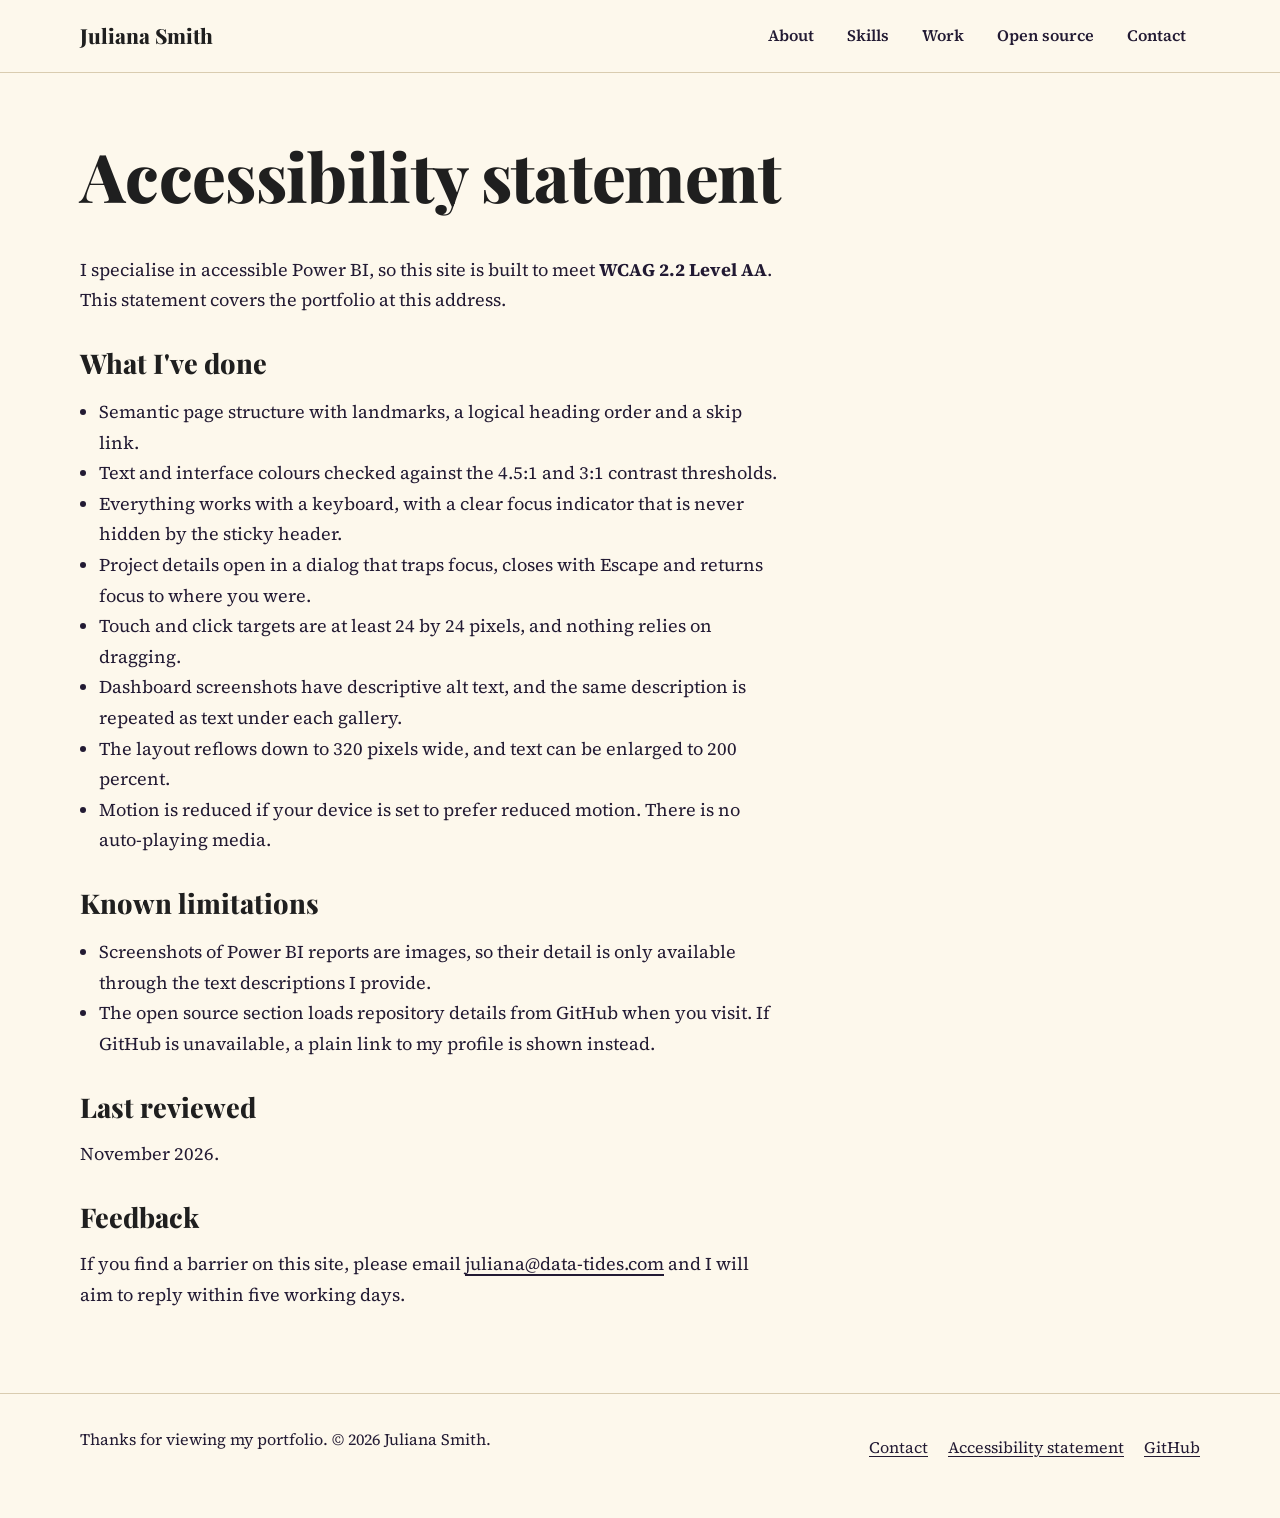
==== accessibility.html @ 13f1d184 "Initial portfolio site" ====
<!doctype html>
<html lang="en-GB">
<head>
<meta charset="utf-8">
<meta name="viewport" content="width=device-width, initial-scale=1">
<title>Accessibility statement | Juliana Smith</title>
<meta name="description" content="Accessibility statement for the portfolio of Juliana Smith: conformance target WCAG 2.2 Level AA.">
<meta name="theme-color" content="#fdf8ec">
<meta property="og:title" content="Accessibility statement | Juliana Smith">
<meta property="og:description" content="Accessibility statement for the portfolio of Juliana Smith: conformance target WCAG 2.2 Level AA.">
<meta property="og:type" content="website">
<link rel="preload" href="assets/fonts/playfair-display-latin-wght-normal.woff2" as="font" type="font/woff2" crossorigin>
<link rel="preload" href="assets/fonts/source-serif-4-latin-wght-normal.woff2" as="font" type="font/woff2" crossorigin>
<link rel="icon" href="assets/img/icons/database.png" type="image/png">
<link rel="stylesheet" href="assets/css/styles.css">
</head>
<body>
<a class="skip-link" href="#main">Skip to main content</a>
<header class="site-header">
  <div class="wrap">
    <a class="brand" href="index.html">Juliana Smith</a>
    <button class="nav-toggle" type="button" aria-expanded="false" aria-controls="site-nav">Menu</button>
    <nav aria-label="Main">
      <ul class="nav-list" id="site-nav">
        <li><a href="index.html#about">About</a></li>
        <li><a href="index.html#skills">Skills</a></li>
        <li><a href="index.html#work">Work</a></li>
        <li><a href="index.html#open-source">Open source</a></li>
        <li><a href="index.html#contact">Contact</a></li>
      </ul>
    </nav>
  </div>
</header>
<main id="main">
  <div class="wrap prose">
    <h1>Accessibility statement</h1>
    <p>I specialise in accessible Power BI, so this site is built to meet <strong>WCAG 2.2 Level AA</strong>. This statement covers the portfolio at this address.</p>

    <h2>What I've done</h2>
    <ul>
      <li>Semantic page structure with landmarks, a logical heading order and a skip link.</li>
      <li>Text and interface colours checked against the 4.5:1 and 3:1 contrast thresholds.</li>
      <li>Everything works with a keyboard, with a clear focus indicator that is never hidden by the sticky header.</li>
      <li>Project details open in a dialog that traps focus, closes with Escape and returns focus to where you were.</li>
      <li>Touch and click targets are at least 24 by 24 pixels, and nothing relies on dragging.</li>
      <li>Dashboard screenshots have descriptive alt text, and the same description is repeated as text under each gallery.</li>
      <li>The layout reflows down to 320 pixels wide, and text can be enlarged to 200 percent.</li>
      <li>Motion is reduced if your device is set to prefer reduced motion. There is no auto-playing media.</li>
    </ul>

    <h2>Known limitations</h2>
    <ul>
      <li>Screenshots of Power BI reports are images, so their detail is only available through the text descriptions I provide.</li>
      <li>The open source section loads repository details from GitHub when you visit. If GitHub is unavailable, a plain link to my profile is shown instead.</li>
    </ul>

    <h2>Last reviewed</h2>
    <p>November 2026.</p>

    <h2>Feedback</h2>
    <p>If you find a barrier on this site, please email <a href="mailto:juliana@data-tides.com">juliana@data-tides.com</a> and I will aim to reply within five working days.</p>
  </div>
</main>
<footer class="site-footer">
  <div class="wrap">
    <p>Thanks for viewing my portfolio. &copy; 2026 Juliana Smith.</p>
    <nav aria-label="Footer">
      <ul>
        <li><a href="index.html#contact">Contact</a></li>
        <li><a href="accessibility.html">Accessibility statement</a></li>
        <li><a href="https://github.com/Juls-BI">GitHub<span class="visually-hidden"> (Juliana Smith)</span></a></li>
      </ul>
    </nav>
  </div>
</footer>
<script src="assets/js/nav.js"></script>
</body>
</html>
---- assets/css/styles.css ----
/* Juliana Smith portfolio. Brand: warm cream, dark purple text, yellow accents. WCAG 2.2 AA. */
@font-face {
  font-family: "Playfair Display";
  src: url("../fonts/playfair-display-latin-wght-normal.woff2") format("woff2");
  font-weight: 400 900;
  font-style: normal;
  font-display: swap;
}
@font-face {
  font-family: "Source Serif 4";
  src: url("../fonts/source-serif-4-latin-wght-normal.woff2") format("woff2");
  font-weight: 200 900;
  font-style: normal;
  font-display: swap;
}
@font-face {
  font-family: "Source Serif 4";
  src: url("../fonts/source-serif-4-latin-wght-italic.woff2") format("woff2");
  font-weight: 200 900;
  font-style: italic;
  font-display: swap;
}

:root {
  --cream: #fdf8ec;
  --cream-deep: #f6eedb;
  --white: #ffffff;
  --ink: #1f1f1f;
  --purple: #221a33;
  --purple-soft: #4a4062;
  --yellow: #eeba2b;
  --yellow-soft: #f8e3a1;
  --peach: #f9dcc4;
  --line: #d9ccb0;
  --radius: 18px;
  --shadow: 0 1px 2px rgba(34, 26, 51, 0.08), 0 8px 24px rgba(34, 26, 51, 0.08);
  --nav-h: 4.5rem;
  --font-head: "Playfair Display", Georgia, "Times New Roman", serif;
  --font-body: "Source Serif 4", Georgia, "Times New Roman", serif;
}

*, *::before, *::after { box-sizing: border-box; }
html { scroll-padding-top: calc(var(--nav-h) + 1rem); scroll-behavior: smooth; }
body {
  margin: 0;
  background: var(--cream);
  color: var(--purple);
  font-family: var(--font-body);
  font-size: 1.125rem;
  line-height: 1.7;
  -webkit-font-smoothing: antialiased;
}
img { max-width: 100%; height: auto; display: block; }
h1, h2, h3 { font-family: var(--font-head); color: var(--ink); line-height: 1.15; margin: 0 0 0.6em; font-weight: 800; }
h1 { font-size: clamp(2.4rem, 6vw, 4.2rem); letter-spacing: -0.01em; }
h2 { font-size: clamp(1.9rem, 4vw, 2.8rem); }
h3 { font-size: 1.35rem; }
p { margin: 0 0 1em; max-width: 70ch; }
a { color: var(--purple); text-decoration: underline; text-underline-offset: 0.2em; text-decoration-thickness: 0.09em; }
a:hover { text-decoration-thickness: 0.18em; }

/* Focus: dark purple outline with yellow inner ring, visible on cream, white and yellow */
:focus-visible {
  outline: 3px solid var(--purple);
  outline-offset: 3px;
  box-shadow: 0 0 0 3px var(--yellow);
  border-radius: 6px;
}
:focus:not(:focus-visible) { outline: none; }

.skip-link {
  position: absolute; left: 1rem; top: -4rem; z-index: 100;
  background: var(--purple); color: var(--cream); padding: 0.75rem 1.25rem; border-radius: 8px;
  font-weight: 600;
}
.skip-link:focus { top: 1rem; }

.visually-hidden {
  position: absolute !important; width: 1px; height: 1px; margin: -1px; padding: 0; overflow: hidden;
  clip: rect(0 0 0 0); white-space: nowrap; border: 0;
}

.wrap { width: min(1120px, 100% - 2.5rem); margin-inline: auto; }

/* Header */
.site-header {
  position: sticky; top: 0; z-index: 50; background: var(--cream);
  border-bottom: 1px solid var(--line); min-height: var(--nav-h);
}
.site-header .wrap { display: flex; align-items: center; justify-content: space-between; min-height: var(--nav-h); gap: 1rem; }
.brand { font-family: var(--font-head); font-weight: 800; font-size: 1.3rem; color: var(--ink); text-decoration: none; padding: 0.5rem 0; }
.nav-toggle {
  display: none; min-width: 44px; min-height: 44px; padding: 0.5rem 1rem; font: inherit; font-weight: 600;
  background: var(--white); color: var(--purple); border: 2px solid var(--purple); border-radius: 999px; cursor: pointer;
}
.nav-list { display: flex; gap: 0.25rem; list-style: none; margin: 0; padding: 0; align-items: center; }
.nav-list a {
  display: inline-block; padding: 0.6rem 0.9rem; min-height: 44px; border-radius: 999px; text-decoration: none; font-weight: 600; font-size: 1rem;
}
.nav-list a:hover { background: var(--yellow-soft); }
.nav-list a[aria-current="true"] { background: var(--yellow); color: var(--ink); }

@media (max-width: 860px) {
  .nav-toggle { display: inline-flex; align-items: center; }
  .nav-list {
    display: none; position: absolute; left: 0; right: 0; top: 100%; background: var(--cream);
    flex-direction: column; align-items: stretch; padding: 0.75rem 1.25rem 1.25rem; border-bottom: 1px solid var(--line); box-shadow: var(--shadow);
  }
  .nav-list.open { display: flex; }
  .nav-list a { display: block; }
}

/* Buttons */
.btn {
  display: inline-flex; align-items: center; justify-content: center; gap: 0.5rem; min-height: 48px; padding: 0.75rem 1.6rem;
  font: inherit; font-weight: 700; font-size: 1.05rem; border-radius: 999px; border: 2px solid var(--purple); cursor: pointer; text-decoration: none;
}
.btn-primary { background: var(--yellow); color: var(--ink); border-color: var(--yellow); }
.btn-primary:hover { background: #f5c844; border-color: #f5c844; }
.btn-outline { background: transparent; color: var(--purple); }
.btn-outline:hover { background: var(--yellow-soft); }
.btn-row { display: flex; flex-wrap: wrap; gap: 0.9rem; margin-top: 1.5rem; }

/* Sections */
section { padding: clamp(3rem, 7vw, 5.5rem) 0; position: relative; }
.alt { background: var(--cream-deep); }
.eyebrow { font-family: var(--font-body); font-size: 0.95rem; font-weight: 700; letter-spacing: 0.14em; text-transform: uppercase; color: var(--purple-soft); margin: 0 0 0.75rem; }
.lead { font-size: 1.3rem; color: var(--purple); }
.wave { display: block; width: 100%; height: 56px; position: absolute; left: 0; top: -55px; }
.wave path { fill: var(--cream-deep); }
.wave.to-cream path { fill: var(--cream); }

/* Hero */
.hero { padding-top: clamp(2.5rem, 6vw, 5rem); }
.hero-grid { display: grid; grid-template-columns: 1.3fr 1fr; gap: clamp(1.5rem, 5vw, 4rem); align-items: center; }
.portrait { position: relative; max-width: 420px; justify-self: center; width: 100%; }
.portrait::before {
  content: ""; position: absolute; inset: 6% 4% 0 4%; background: var(--yellow); border-radius: 46% 54% 50% 50% / 52% 48% 52% 48%;
}
.portrait img { position: relative; width: 100%; }
@media (max-width: 820px) {
  .hero-grid { grid-template-columns: 1fr; }
  .portrait { max-width: 300px; order: -1; }
}

/* Cards */
.grid { display: grid; gap: 1.25rem; }
.grid-4 { grid-template-columns: repeat(auto-fit, minmax(min(100%, 235px), 1fr)); }
.grid-2 { grid-template-columns: repeat(auto-fit, minmax(min(100%, 300px), 1fr)); }
.grid-projects { grid-template-columns: repeat(auto-fit, minmax(min(100%, 440px), 1fr)); }
.card { background: var(--white); border-radius: var(--radius); padding: 1.6rem; box-shadow: var(--shadow); border: 1px solid #efe4c9; }
.card h3 { margin-bottom: 0.4em; }
.card p:last-child { margin-bottom: 0; }
.icon-badge {
  width: 56px; height: 56px; border-radius: 50%; background: var(--purple); display: grid; place-items: center; margin-bottom: 1rem;
}
.icon-badge img { width: 30px; height: 30px; }

/* Steps */
.steps { list-style: none; margin: 0; padding: 0; display: grid; grid-template-columns: repeat(auto-fit, minmax(200px, 1fr)); gap: 1.25rem; counter-reset: step; }
.steps li { background: var(--white); border-radius: var(--radius); padding: 1.4rem; box-shadow: var(--shadow); border: 1px solid #efe4c9; position: relative; }
.step-num { font-family: var(--font-head); font-weight: 800; font-size: 2.4rem; color: var(--ink); line-height: 1; display: block; margin-bottom: 0.5rem; }
.step-num::after { content: ""; display: block; width: 2.5rem; height: 6px; background: var(--yellow); border-radius: 3px; margin-top: 0.5rem; }
.steps h3 { font-size: 1.2rem; margin: 0; }

/* Projects */
.project-card { padding: 0; overflow: hidden; display: flex; flex-direction: column; position: relative; }
.project-card img { width: 100%; aspect-ratio: 16 / 9; object-fit: cover; object-position: top; border-bottom: 1px solid #efe4c9; background: var(--cream-deep); }
.project-body { padding: 1.4rem 1.6rem 1.6rem; display: flex; flex-direction: column; flex: 1; }
.project-kind { font-size: 0.9rem; font-weight: 700; letter-spacing: 0.08em; text-transform: uppercase; color: var(--purple-soft); margin: 0 0 0.4rem; }
.tags { list-style: none; display: flex; flex-wrap: wrap; gap: 0.4rem; padding: 0; margin: 0.25rem 0 1.1rem; }
.tags li { background: var(--yellow-soft); color: var(--ink); border-radius: 999px; padding: 0.15rem 0.75rem; font-size: 0.9rem; font-weight: 600; }
.project-card .btn { margin-top: auto; align-self: flex-start; }
.project-card .btn::after { content: ""; position: absolute; inset: 0; } /* whole card clickable, single tab stop */
.project-card:hover { transform: translateY(-3px); }
.project-card { transition: transform 0.2s ease; }
.project-card:focus-within { outline: 3px solid var(--purple); outline-offset: 3px; box-shadow: 0 0 0 3px var(--yellow); }
.project-card .btn:focus-visible { outline: none; box-shadow: none; }

/* Dialog */
dialog.project-dialog {
  width: min(1000px, 100% - 1.5rem); max-height: calc(100dvh - 1.5rem); padding: 0; border: 0; border-radius: var(--radius);
  background: var(--cream); color: var(--purple); box-shadow: 0 20px 60px rgba(34, 26, 51, 0.4); overflow: auto;
}
dialog.project-dialog::backdrop { background: rgba(34, 26, 51, 0.65); }
.dialog-head { display: flex; justify-content: space-between; align-items: flex-start; gap: 1rem; padding: 1.5rem 1.5rem 0; }
.dialog-head h2 { font-size: clamp(1.5rem, 3.5vw, 2.2rem); margin: 0; }
.dialog-close { min-width: 48px; min-height: 48px; border-radius: 50%; border: 2px solid var(--purple); background: var(--white); color: var(--purple); font: inherit; font-size: 1.4rem; font-weight: 700; cursor: pointer; flex: none; line-height: 1; }
.dialog-close:hover { background: var(--yellow); }
.dialog-body { padding: 1rem 1.5rem 1.75rem; }
.gallery { margin: 0 0 1.5rem; }
.gallery-frame { background: var(--white); border: 1px solid var(--line); border-radius: 12px; overflow: hidden; }
.gallery-frame img { width: 100%; height: auto; }
.gallery-caption { margin-top: 1.25rem; }
.gallery-controls { display: flex; align-items: center; justify-content: space-between; gap: 1rem; margin-top: 0.75rem; }
.gallery-controls .btn { min-width: 48px; padding: 0.5rem 1.1rem; }
.gallery-count { font-weight: 600; }
.alt-details { margin: 0.75rem 0 0; background: var(--white); border: 1px solid var(--line); border-radius: 12px; padding: 0.25rem 1rem; }
.alt-details summary { cursor: pointer; font-weight: 700; min-height: 44px; display: flex; align-items: center; }
.alt-details p { font-size: 1rem; margin-bottom: 0.9rem; }

/* Repos */
#repo-grid + p { margin-top: 1.5rem; }
.repo { display: flex; flex-direction: column; gap: 0.35rem; }
.repo h3 { margin: 0; font-size: 1.15rem; word-break: break-word; }
.repo .meta { font-size: 0.95rem; color: var(--purple-soft); margin: 0; }
.status { font-size: 1rem; color: var(--purple-soft); }

/* Contact */
.contact-list { list-style: none; margin: 1.5rem 0 0; padding: 0; display: grid; gap: 0.5rem; }
.contact-list a { display: inline-block; padding: 0.4rem 0; min-height: 44px; font-weight: 600; font-size: 1.15rem; }

/* Footer */
.site-footer { border-top: 1px solid var(--line); padding: 2rem 0 3rem; font-size: 1rem; }
.site-footer .wrap { display: flex; flex-wrap: wrap; justify-content: space-between; gap: 1rem; }
.site-footer ul { list-style: none; display: flex; gap: 1.25rem; padding: 0; margin: 0; flex-wrap: wrap; }
.site-footer a { display: inline-block; padding: 0.5rem 0; min-height: 44px; }

/* Scroll fade-in (JS adds .js-fade; disabled for reduced motion) */
.js-fade .reveal { opacity: 0; transform: translateY(14px); transition: opacity 0.6s ease, transform 0.6s ease; }
.js-fade .reveal.in { opacity: 1; transform: none; }

@media (prefers-reduced-motion: reduce) {
  html { scroll-behavior: auto; }
  *, *::before, *::after { transition: none !important; animation: none !important; }
  .js-fade .reveal { opacity: 1; transform: none; }
}

/* Text spacing overrides must not clip (1.4.12): avoid fixed heights on text containers */
.prose { padding: clamp(2.5rem, 6vw, 4rem) 0; }
.prose h2 { margin-top: 2rem; font-size: 1.7rem; }
.prose ul { padding-left: 1.2rem; max-width: 70ch; }
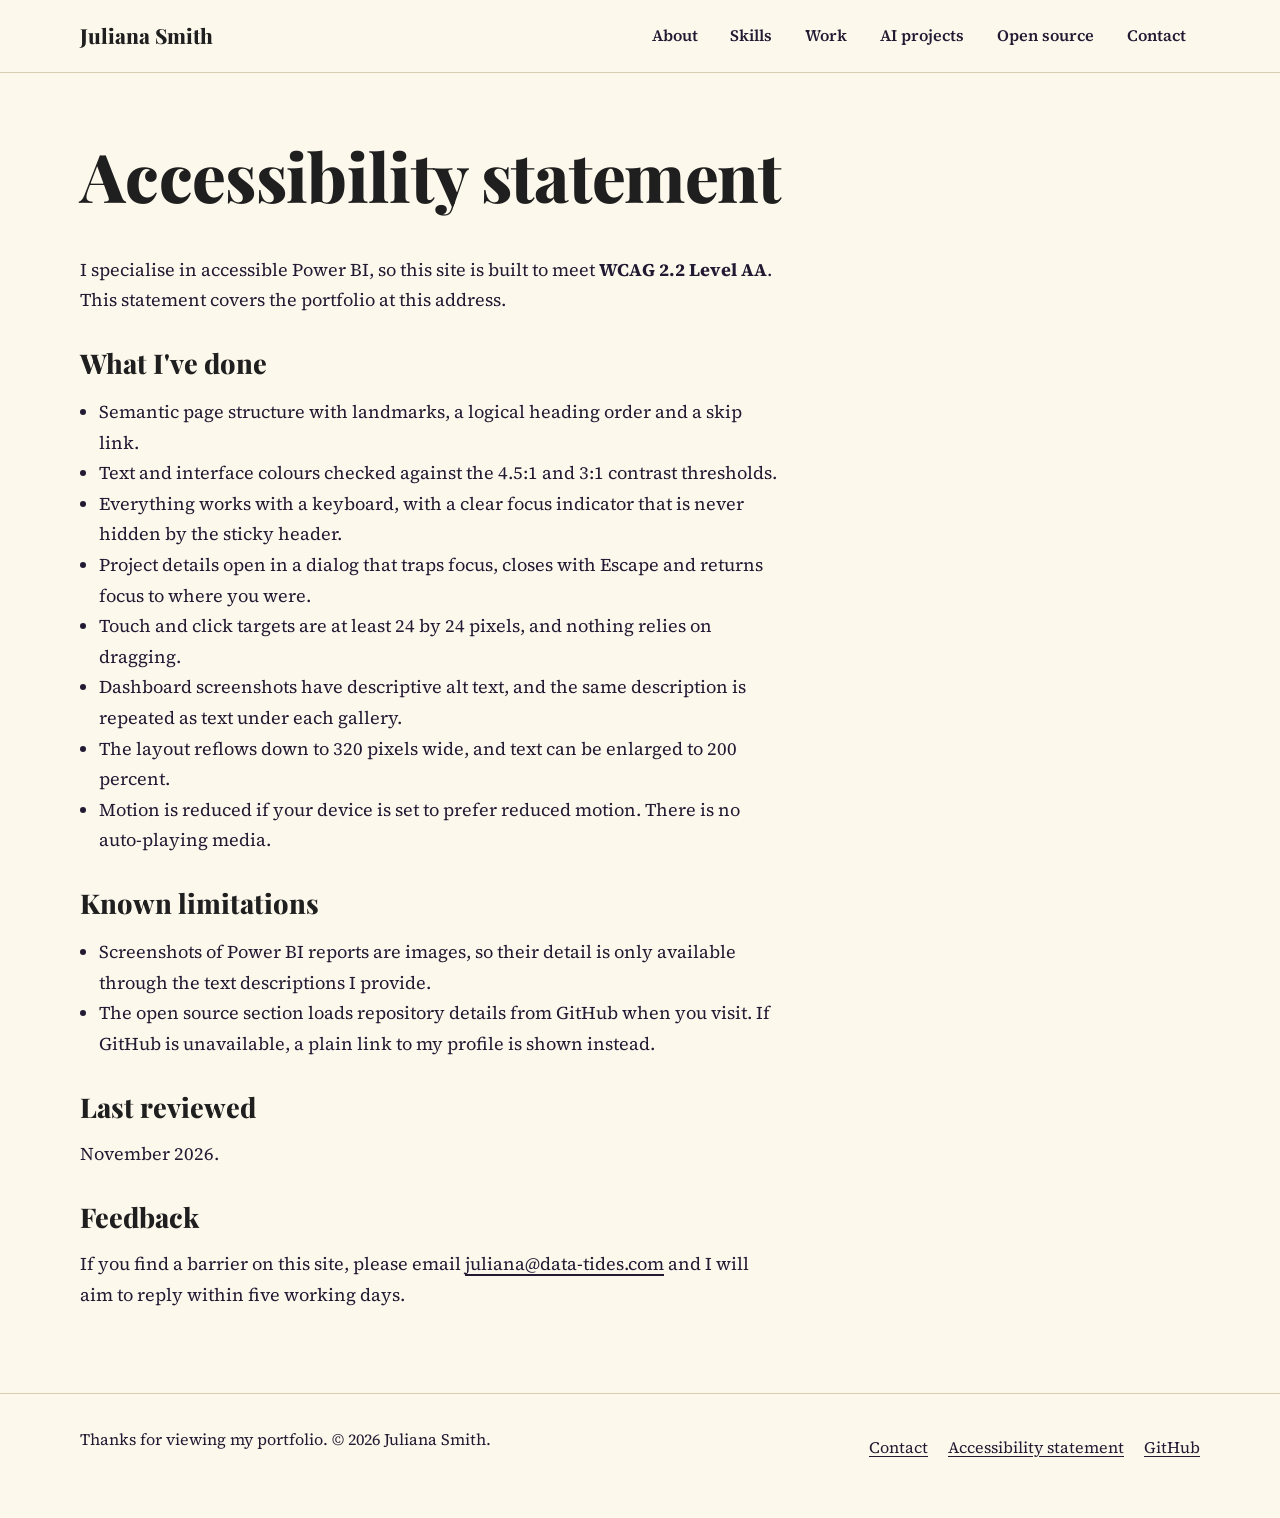
==== commit 72634790: "Add AI projects section" ====
--- a/accessibility.html
+++ b/accessibility.html
@@ -12,7 +12,7 @@
 <link rel="preload" href="assets/fonts/playfair-display-latin-wght-normal.woff2" as="font" type="font/woff2" crossorigin>
 <link rel="preload" href="assets/fonts/source-serif-4-latin-wght-normal.woff2" as="font" type="font/woff2" crossorigin>
 <link rel="icon" href="assets/img/icons/database.png" type="image/png">
-<link rel="stylesheet" href="assets/css/styles.css">
+<link rel="stylesheet" href="assets/css/styles.css?v=3">
 </head>
 <body>
 <a class="skip-link" href="#main">Skip to main content</a>
@@ -25,6 +25,7 @@
         <li><a href="index.html#about">About</a></li>
         <li><a href="index.html#skills">Skills</a></li>
         <li><a href="index.html#work">Work</a></li>
+        <li><a href="index.html#ai-projects">AI projects</a></li>
         <li><a href="index.html#open-source">Open source</a></li>
         <li><a href="index.html#contact">Contact</a></li>
       </ul>
--- a/assets/css/styles.css
+++ b/assets/css/styles.css
@@ -33,6 +33,7 @@
   --peach: #f9dcc4;
   --line: #d9ccb0;
   --radius: 18px;
+  --radius-media: 5px;
   --shadow: 0 1px 2px rgba(34, 26, 51, 0.08), 0 8px 24px rgba(34, 26, 51, 0.08);
   --nav-h: 4.5rem;
   --font-head: "Playfair Display", Georgia, "Times New Roman", serif;
@@ -126,6 +127,7 @@
 .alt { background: var(--cream-deep); }
 .eyebrow { font-family: var(--font-body); font-size: 0.95rem; font-weight: 700; letter-spacing: 0.14em; text-transform: uppercase; color: var(--purple-soft); margin: 0 0 0.75rem; }
 .lead { font-size: 1.3rem; color: var(--purple); }
+.bio p { font-size: 1.2rem; max-width: 68ch; }
 .wave { display: block; width: 100%; height: 56px; position: absolute; left: 0; top: -55px; }
 .wave path { fill: var(--cream-deep); }
 .wave.to-cream path { fill: var(--cream); }
@@ -164,7 +166,7 @@
 .steps h3 { font-size: 1.2rem; margin: 0; }
 
 /* Projects */
-.project-card { padding: 0; overflow: hidden; display: flex; flex-direction: column; position: relative; }
+.project-card { border-radius: var(--radius-media); padding: 0; overflow: hidden; display: flex; flex-direction: column; position: relative; }
 .project-card img { width: 100%; aspect-ratio: 16 / 9; object-fit: cover; object-position: top; border-bottom: 1px solid #efe4c9; background: var(--cream-deep); }
 .project-body { padding: 1.4rem 1.6rem 1.6rem; display: flex; flex-direction: column; flex: 1; }
 .project-kind { font-size: 0.9rem; font-weight: 700; letter-spacing: 0.08em; text-transform: uppercase; color: var(--purple-soft); margin: 0 0 0.4rem; }
@@ -174,7 +176,7 @@
 .project-card .btn::after { content: ""; position: absolute; inset: 0; } /* whole card clickable, single tab stop */
 .project-card:hover { transform: translateY(-3px); }
 .project-card { transition: transform 0.2s ease; }
-.project-card:focus-within { outline: 3px solid var(--purple); outline-offset: 3px; box-shadow: 0 0 0 3px var(--yellow); }
+.project-card:focus-within { border-radius: var(--radius-media); outline: 3px solid var(--purple); outline-offset: 3px; box-shadow: 0 0 0 3px var(--yellow); }
 .project-card .btn:focus-visible { outline: none; box-shadow: none; }
 
 /* Dialog */
@@ -189,7 +191,7 @@
 .dialog-close:hover { background: var(--yellow); }
 .dialog-body { padding: 1rem 1.5rem 1.75rem; }
 .gallery { margin: 0 0 1.5rem; }
-.gallery-frame { background: var(--white); border: 1px solid var(--line); border-radius: 12px; overflow: hidden; }
+.gallery-frame { background: var(--white); border: 1px solid var(--line); border-radius: var(--radius-media); overflow: hidden; }
 .gallery-frame img { width: 100%; height: auto; }
 .gallery-caption { margin-top: 1.25rem; }
 .gallery-controls { display: flex; align-items: center; justify-content: space-between; gap: 1rem; margin-top: 0.75rem; }
@@ -230,3 +232,13 @@
 .prose { padding: clamp(2.5rem, 6vw, 4rem) 0; }
 .prose h2 { margin-top: 2rem; font-size: 1.7rem; }
 .prose ul { padding-left: 1.2rem; max-width: 70ch; }
+
+/* AI / product cards */
+.grid-products { grid-template-columns: repeat(auto-fit, minmax(min(100%, 330px), 1fr)); margin-top: 2rem; }
+.product-card { padding: 0; overflow: hidden; display: flex; flex-direction: column; border-radius: var(--radius-media); }
+.product-card img { width: 100%; aspect-ratio: 16 / 10; object-fit: cover; object-position: left top; border-bottom: 1px solid #efe4c9; background: var(--cream-deep); }
+.product-card .project-body .note { font-size: 1rem; color: var(--purple-soft); }
+.product-card .btn { align-self: flex-start; margin-top: auto; }
+.more-links { list-style: none; padding: 0; margin: 1rem 0 0; display: grid; gap: 0.25rem; font-size: 1rem; }
+.more-links a { display: inline-block; padding: 0.4rem 0; min-height: 44px; }
+.product-card .tags { margin-bottom: 1.25rem; }
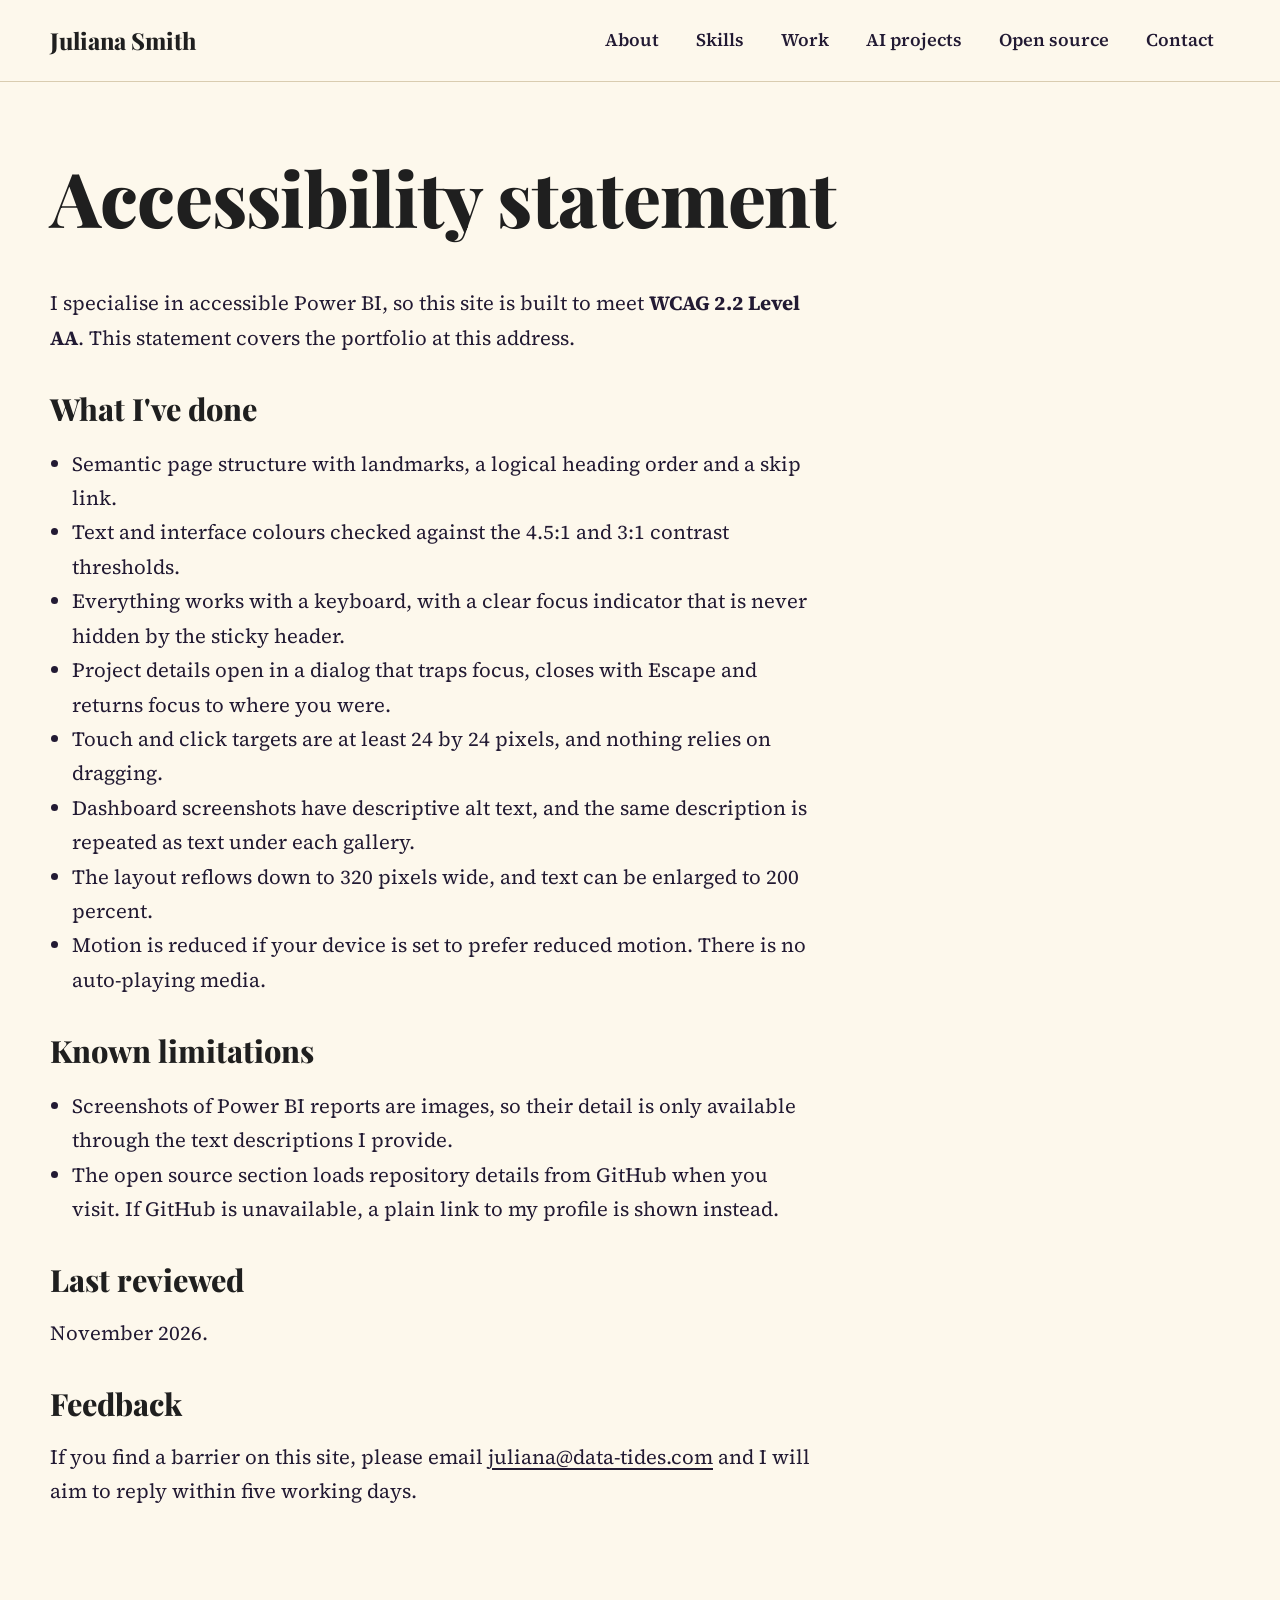
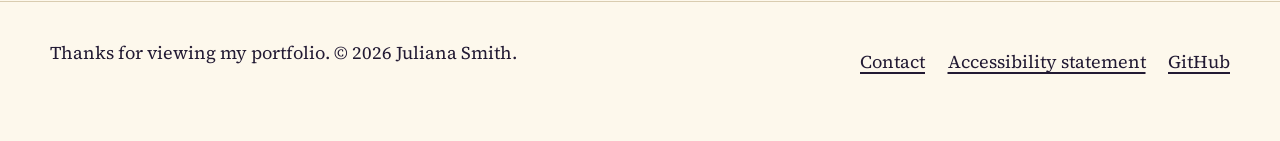
==== commit 3f8835bf: "Increase base text size by 12.5 percent, keep proportions Co-Authored-By: Claude Sonnet 5.5 <noreply" ====
--- a/accessibility.html
+++ b/accessibility.html
@@ -9,10 +9,18 @@
 <meta property="og:title" content="Accessibility statement | Juliana Smith">
 <meta property="og:description" content="Accessibility statement for the portfolio of Juliana Smith: conformance target WCAG 2.2 Level AA.">
 <meta property="og:type" content="website">
+<meta property="og:url" content="https://portfolio.data-tides.com/accessibility.html">
+<meta property="og:image" content="https://portfolio.data-tides.com/assets/img/social-preview.jpg">
+<meta property="og:image:width" content="1280">
+<meta property="og:image:height" content="640">
+<meta property="og:image:alt" content="Juliana Smith, Power BI and data portfolio: accessible Power BI dashboards, semantic models and AI tools, beside a smiling portrait of Juliana on a yellow background.">
+<meta name="twitter:card" content="summary_large_image">
+<meta name="twitter:image" content="https://portfolio.data-tides.com/assets/img/social-preview.jpg">
+<meta name="twitter:image:alt" content="Juliana Smith, Power BI and data portfolio: accessible Power BI dashboards, semantic models and AI tools, beside a smiling portrait of Juliana on a yellow background.">
 <link rel="preload" href="assets/fonts/playfair-display-latin-wght-normal.woff2" as="font" type="font/woff2" crossorigin>
 <link rel="preload" href="assets/fonts/source-serif-4-latin-wght-normal.woff2" as="font" type="font/woff2" crossorigin>
 <link rel="icon" href="assets/img/icons/database.png" type="image/png">
-<link rel="stylesheet" href="assets/css/styles.css?v=3">
+<link rel="stylesheet" href="assets/css/styles.css?v=6">
 </head>
 <body>
 <a class="skip-link" href="#main">Skip to main content</a>
@@ -74,6 +82,6 @@
     </nav>
   </div>
 </footer>
-<script src="assets/js/nav.js"></script>
+<script src="assets/js/nav.js?v=6"></script>
 </body>
 </html>
--- a/assets/css/styles.css
+++ b/assets/css/styles.css
@@ -41,7 +41,7 @@
 }
 
 *, *::before, *::after { box-sizing: border-box; }
-html { scroll-padding-top: calc(var(--nav-h) + 1rem); scroll-behavior: smooth; }
+html { font-size: 112.5%; scroll-padding-top: calc(var(--nav-h) + 1rem); scroll-behavior: smooth; }
 body {
   margin: 0;
   background: var(--cream);
@@ -81,7 +81,7 @@
   clip: rect(0 0 0 0); white-space: nowrap; border: 0;
 }
 
-.wrap { width: min(1120px, 100% - 2.5rem); margin-inline: auto; }
+.wrap { width: min(1180px, 100% - 3rem); margin-inline: auto; }
 
 /* Header */
 .site-header {
@@ -101,7 +101,7 @@
 .nav-list a:hover { background: var(--yellow-soft); }
 .nav-list a[aria-current="true"] { background: var(--yellow); color: var(--ink); }
 
-@media (max-width: 860px) {
+@media (max-width: 62em) {
   .nav-toggle { display: inline-flex; align-items: center; }
   .nav-list {
     display: none; position: absolute; left: 0; right: 0; top: 100%; background: var(--cream);
@@ -238,7 +238,7 @@
 .product-card { padding: 0; overflow: hidden; display: flex; flex-direction: column; border-radius: var(--radius-media); }
 .product-card img { width: 100%; aspect-ratio: 16 / 10; object-fit: cover; object-position: left top; border-bottom: 1px solid #efe4c9; background: var(--cream-deep); }
 .product-card .project-body .note { font-size: 1rem; color: var(--purple-soft); }
-.product-card .btn { align-self: flex-start; margin-top: auto; }
-.more-links { list-style: none; padding: 0; margin: 1rem 0 0; display: grid; gap: 0.25rem; font-size: 1rem; }
+.product-card .btn { align-self: center; width: min(100%, 18rem); margin-top: auto; text-align: center; }
+.more-links { list-style: none; padding: 0; margin: 0 0 1.25rem; display: grid; gap: 0.25rem; font-size: 1rem; }
 .more-links a { display: inline-block; padding: 0.4rem 0; min-height: 44px; }
-.product-card .tags { margin-bottom: 1.25rem; }
+.product-card .note { margin-bottom: 1.25rem; }
